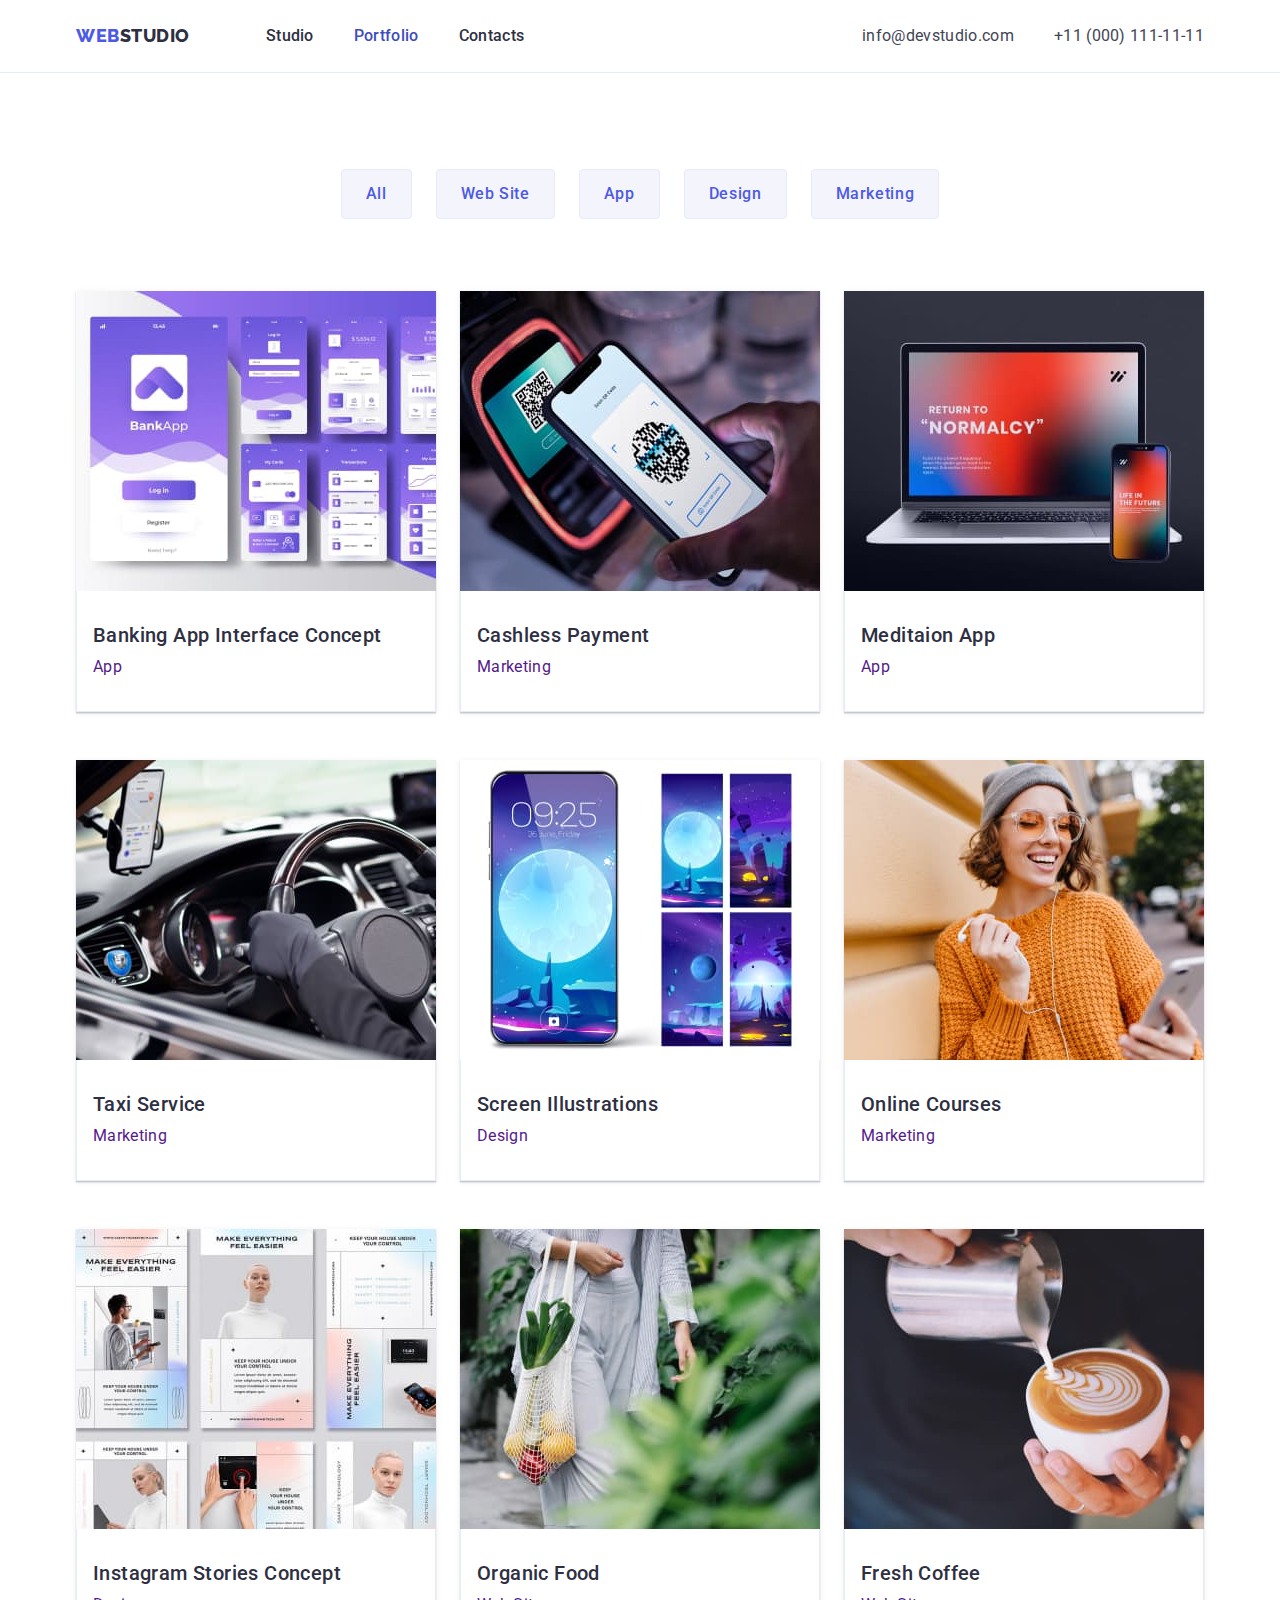
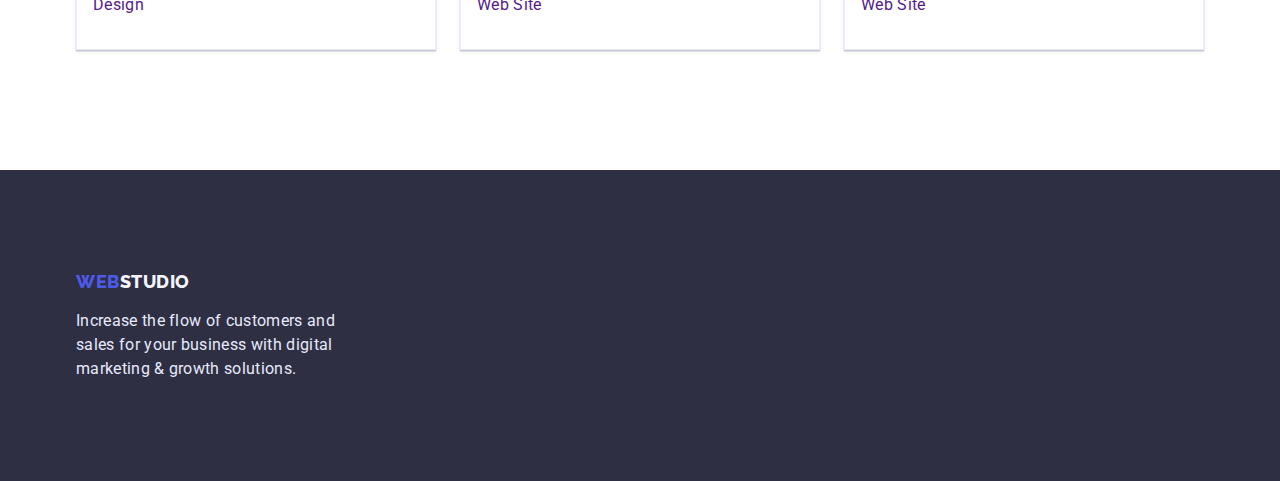
==== portfolio.html @ 9fa5a696 "HW 4 start" ====
<!DOCTYPE html>
<html lang="en">

<head>
    <meta charset="UTF-8">
    <meta http-equiv="X-UA-Compatible" content="IE=edge">
    <meta name="viewport" content="width=device-width, initial-scale=1.0">
    <title>Portfolio</title>
    <link
        href="https://fonts.googleapis.com/css2?family=Raleway:wght@800&family=Roboto:wght@400;500;700;900&display=swap"
        rel="stylesheet">
    <link rel="stylesheet"
        href="https://cdnjs.cloudflare.com/ajax/libs/modern-normalize/1.1.0/modern-normalize.min.css">
    <link rel="stylesheet" href="./css/styles.css">
</head>

<body class="body">

    <!-- Header top -->
    <header class="page-header">
        <div class="header container">
            <nav class="header__menu">
                <a href="./index.html" class="logo"> <span class="web">Web</span>Studio</a>
                <ul class="header__nav">
                    <li class="header__list"><a href="./index.html" class="header__link">Studio</a></li>
                    <li class="header__list"><a href="./portfolio.html" class="header__link current">Portfolio</a></li>
                    <li class="header__list"><a href="#contacts" class="header__link">Contacts</a></li>
                </ul>
            </nav>
            <address class="address">
                <ul class="address__list">
                    <li class="address__item">
                        <a href="mailto:info@devstudio.com" class="address__link email">info@devstudio.com</a>
                    </li>
                    <li class="address__item">
                        <a href="tel:+110001111111" class="address__link phone">+11 (000) 111-11-11</a>
                    </li>
                </ul>
            </address>
        </div>
    </header>
    <!-- /Header top -->

    <main>

        <!-- Content section -->

        <section class="portfolio__section">
            <div class="container portfolio__container">
                <h1 class="visually-hidden">Our projects</h1>

                <ul class="navigation__list">
                    <li class="navigation__li"><button type='button' class="btn btn--portfolio">All</button></li>
                    <li class="navigation__li"><button type='button' class="btn btn--portfolio">Web Site</button></li>
                    <li class="navigation__li"><button type='button' class="btn btn--portfolio">App</button></li>
                    <li class="navigation__li"><button type='button' class="btn btn--portfolio">Design</button></li>
                    <li class="navigation__li"><button type='button' class="btn btn--portfolio">Marketing</button></li>
                </ul>

                <ul class="portfolio__list">
                    <li class="portfolio__element">
                        <a href="">
                            <img src="./images/portfolio/portfolio1.jpg" width="360"
                                alt="Banking App Interface Concept">
                            <div class="portfolio__card">
                                <h2 class="portfolio__item">Banking App Interface Concept</h2>
                                <p class="portfolio__text">App</p>
                            </div>
                        </a>
                    </li>
                    <li class="portfolio__element">
                        <a href="">
                            <img src="./images/portfolio/portfolio2.jpg" width="360" alt="Cashless Payment">
                            <div class="portfolio__card">
                                <h2 class="portfolio__item">Cashless Payment</h2>
                                <p class="portfolio__text">Marketing</p>
                            </div>
                        </a>
                    </li>
                    <li class="portfolio__element">
                        <a href="">
                            <img src="./images/portfolio/portfolio3.jpg" width="360" alt="Meditaion App">
                            <div class="portfolio__card">
                                <h2 class="portfolio__item">Meditaion App</h2>
                                <p class="portfolio__text">App</p>
                            </div>
                        </a>
                    </li>
                    <li class="portfolio__element">
                        <a href="">
                            <img src="./images/portfolio/portfolio4.jpg" width="360" alt="Taxi Service">
                            <div class="portfolio__card">
                                <h2 class="portfolio__item">Taxi Service</h2>
                                <p class="portfolio__text">Marketing</p>
                            </div>
                        </a>
                    </li>
                    <li class="portfolio__element">
                        <a href="">
                            <img src="./images/portfolio/portfolio5.jpg" width="360" alt="Screen Illustrations">
                            <div class="portfolio__card">
                                <h2 class="portfolio__item">Screen Illustrations</h2>
                                <p class="portfolio__text">Design</p>
                            </div>
                        </a>
                    </li>
                    <li class="portfolio__element">
                        <a href="">
                            <img src="./images/portfolio/portfolio6.jpg" width="360" alt="Online Courses">
                            <div class="portfolio__card">
                                <h2 class="portfolio__item">Online Courses</h2>
                                <p class="portfolio__text">Marketing</p>
                            </div>
                        </a>
                    </li>
                    <li class="portfolio__element">
                        <a href="">
                            <img src="./images/portfolio/portfolio7.jpg" width="360" alt="Instagram Stories Concept">
                            <div class="portfolio__card">
                                <h2 class="portfolio__item">Instagram Stories Concept</h2>
                                <p class="portfolio__text">Design</p>
                            </div>
                        </a>
                    </li>
                    <li class="portfolio__element">
                        <a href="">
                            <img src="./images/portfolio/portfolio8.jpg" width="360" alt="Organic Food">
                            <div class="portfolio__card">
                                <h2 class="portfolio__item">Organic Food</h2>
                                <p class="portfolio__text">Web Site</p>
                            </div>
                        </a>
                    </li>
                    <li class="portfolio__element">
                        <a href="">
                            <img src="./images/portfolio/portfolio9.jpg" width="360" alt="Fresh Coffee">
                            <div class="portfolio__card">
                                <h2 class="portfolio__item">Fresh Coffee</h2>
                                <p class="portfolio__text">Web Site</p>
                            </div>
                        </a>
                    </li>
                </ul>
            </div>
        </section>
        <!-- /Content section -->

    </main>

    <!-- Footer -->
    <footer class="footer">
        <div class="container footer__container">
            <a href="./index.html" class="logo footer__logo"> <span class="web">Web</span>Studio</a>
            <p class="footer__text" id="contacts">Increase the flow of customers and sales for your business with
                digital marketing & growth solutions.
            </p>
        </div>
    </footer>
    <!-- /Footer -->

</body>

</html>
---- css/styles.css ----
:root {
	--primary-brand: #4d5ae5;
	--pressed-state: #404bbf;
	--dark: #2e2f42;
	--success: #31d0aa;
	--text: #434455;
	--subtle-text: #8e8f99;
	--accent: #e7e9fc;
	--light: #f4f4fd;
	--modal-overlay: #2e2f42;
	--hero-background: #2e2f42;
	--white: #ffffff;
	--card-set-gap: 24px;
	--cornflower: rgba(231, 233, 252, 1);
	--card-shadow: 0px 1px 6px rgba(46, 47, 66, 0.08), 0px 1px 1px rgba(46, 47, 66, 0.16),
		0px 2px 1px rgba(46, 47, 66, 0.08);
}

/* -------------------MAIN PAGE---------------------- */

body {
	background-color: #ffffff;
	color: var(--text);

	font-family: Roboto, sans-serif;
	font-style: normal;
}

/* -------------------GLOBAL---------------------- */

a {
	text-decoration: none;
	font-style: normal;
}

ul,
ol {
	margin: 0;
	padding: 0;
	list-style: none;
}

img {
	display: block;
	max-width: 100%;
	height: auto;
}

h1,
h2,
h3,
p {
	margin: 0;
}

li {
	padding: 0;
	margin: 0;
	list-style: none;
}

.visually-hidden {
	white-space: nowrap;
	position: absolute;
	width: 1px;
	height: 1px;
	overflow: hidden;
	border: 0;
	padding: 0;
	clip: rect(0 0 0 0);
	clip-path: inset(50%);
	margin: -1px;
}

/* -------------------FLEXBOX---------------------- */

.container {
	width: 1158px;
	padding-left: 15px;
	padding-right: 15px;
	margin-left: auto;
	margin-right: auto;
	/* outline: 2px solid tomato; */
}

.section {
	padding-top: 120px;
	padding-bottom: 120px;
}

.section--no-padding {
	padding-top: 0px;
	padding-bottom: 0px;
}

/* -------------------HEADER---------------------- */

.page-header {
	border-bottom: 1px solid var(--cornflower);
}

.logo {
	padding: 24px 0 24px;

	color: var(--dark);

	font-family: Raleway;
	text-transform: uppercase;
	font-weight: 800;
	font-size: 18px;
	line-height: 1.3;
	letter-spacing: 0.03em;
}

.web {
	color: var(--primary-brand);
}

/* -------------------SITE NAV---------------------- */

.header,
.header__nav,
.header__menu,
.address__list {
	display: flex;
	align-items: center;
}

.header__nav {
	margin-left: 76px;
}

.header__link {
	display: block;
	padding: 24px 0 24px;
	color: var(--dark);

	font-weight: 500;
	font-size: 16px;
	line-height: 1.5;
	letter-spacing: 0.02em;
}

.current,
.header__link:hover,
.header__link:focus {
	color: var(--pressed-state);
}

.address {
	margin-left: auto;
}

.address__link {
	display: block;
	padding: 24px 0 24px;
	color: var(--text);

	font-size: 16px;
	line-height: 1.5;
	letter-spacing: 0.02em;
}

.header__list,
.address__item {
	margin-right: 40px;
}

.header__list:last-child,
.address__item:last-child {
	margin-right: 0px;
}

.address__link:hover,
.address__link:focus {
	color: var(--pressed-state);
}

/* -------------------HERO---------------------- */

.hero {
	padding-top: 188px;
	padding-bottom: 188px;
	text-align: center;

	background: var(--hero-background);
}

.container--hero {
	width: 530px;
}

.hero__title {
	margin-bottom: 48px;

	color: var(--light);
	font-size: 56px;
	line-height: 1.1;

	letter-spacing: 0.02em;
}

/* -------------------BUTTON---------------------- */

.btn {
	min-width: 169px;
	padding: 16px 32px;

	color: var(--light);
	background-color: var(--primary-brand);
	cursor: pointer;
	border: 0mm;
	border-radius: 4px;

	font-family: Roboto, sans-serif;
	font-weight: 500;
	font-size: 16px;
	line-height: 1.5;
	text-align: center;
	letter-spacing: 0.04em;
}

.btn--portfolio {
	min-width: auto;
	padding: 12px 24px 12px 24px;
}

.button,
.btn--portfolio:hover,
.button,
.btn--portfolio:focus {
	color: var(--light);
	background-color: var(--pressed-state);
}

/* -------------------PORTFOLIO BUTTON--------------------- */

.portfolio__section {
	padding-top: 96px;
	padding-bottom: 120px;
}

.navigation__list {
	align-items: center;
}

.navigation__li:not(:last-child) {
	margin-right: 24px;
}

.btn--portfolio {
	color: var(--primary-brand);
	background-color: var(--light);
	border: 1px solid var(--cornflower);
}

/* -------------------FEATURES SECTION---------------------- */

.features__list {
	display: flex;
}

.features__element {
	width: 264px;
}

.features__element:not(:last-child) {
	margin-right: 24px;
}

.features__title {
	margin-bottom: 8px;

	color: var(--dark);

	font-weight: 500;
	font-size: 20px;
	line-height: 1.2;
	letter-spacing: 0.02em;
}

.features__description {
	font-size: 16px;
	line-height: 1.5;
	letter-spacing: 0.02em;
}

/* -------------------WORK SECTION---------------------- */

.work {
	padding-top: 0;
}

.work__list,
.team__list {
	display: flex;
}

.work__element:not(:last-child) {
	margin-right: 24px;
}

.work__title,
.team__title {
	margin-bottom: 72px;

	color: var(--dark);

	font-size: 36px;
	line-height: 1.11;
	text-align: center;
	letter-spacing: 0.02em;
	text-transform: capitalize;
}

/* -------------------TEAM SECTION---------------------- */

.team {
	background: var(--light);
}

.team__list .team__element:last-child {
	margin-right: 0px;
}

.team__element {
	margin-right: 24px;
	box-sizing: border-box;
	box-shadow: var(--card-shadow);
	border-radius: 5px;
	overflow: hidden;
	border-radius: 4px;

	background-color: var(--light);
}

.team__card {
	padding: 32px 16px;
	background-color: var(--white);
	text-align: center;
	border-left: 1px solid var(--cornflower);
	border-right: 1px solid var(--cornflower);
	border-bottom: 1px solid var(--cornflower);
}

.team__member {
	margin-bottom: 8px;
	color: var(--dark);

	font-weight: 500;
	font-size: 20px;
	line-height: 1.2;
	text-align: center;
	letter-spacing: 0.02em;
}

.team__text {
	font-size: 16px;
	line-height: 1.5;
	text-align: center;
	letter-spacing: 0.02em;
}

/* -------------------PORTFOLIO---------------------- */

.navigation__list {
	display: flex;
	justify-content: center;
	margin-bottom: 72px;
}

.portfolio__list {
	display: flex;
	flex-wrap: wrap;
	gap: 48px 24px;
	padding: 0;
	margin: 0;
}

.portfolio__element {
	width: 360px;
	box-shadow: var(--card-shadow);
}

.portfolio__element:nth-child(n + 7) {
	margin-bottom: 0px;
}

.portfolio__card {
	padding: 32px 16px;
	background-color: var(--white);
	border-left: 1px solid var(--cornflower);
	border-right: 1px solid var(--cornflower);
	border-bottom: 1px solid var(--cornflower);
}

.portfolio__item {
	margin-bottom: 8px;
	color: var(--dark);
	font-weight: 500;
	font-size: 20px;
	line-height: 1.2;

	letter-spacing: 0.02em;
}

.portfolio__text {
	font-size: 16px;
	line-height: 1.5;

	letter-spacing: 0.02em;
}

/* -------------------FOOTER---------------------- */

.footer {
	padding: 100px 16px 100px;
	background: var(--dark);
}

.footer__logo {
	display: inline-block;
	margin-bottom: 16px;
	padding: 0;
	color: var(--light);
}

.footer__text {
	width: 264px;
	color: var(--accent);
	font-size: 16px;
	line-height: 1.5;
	letter-spacing: 0.02em;
}
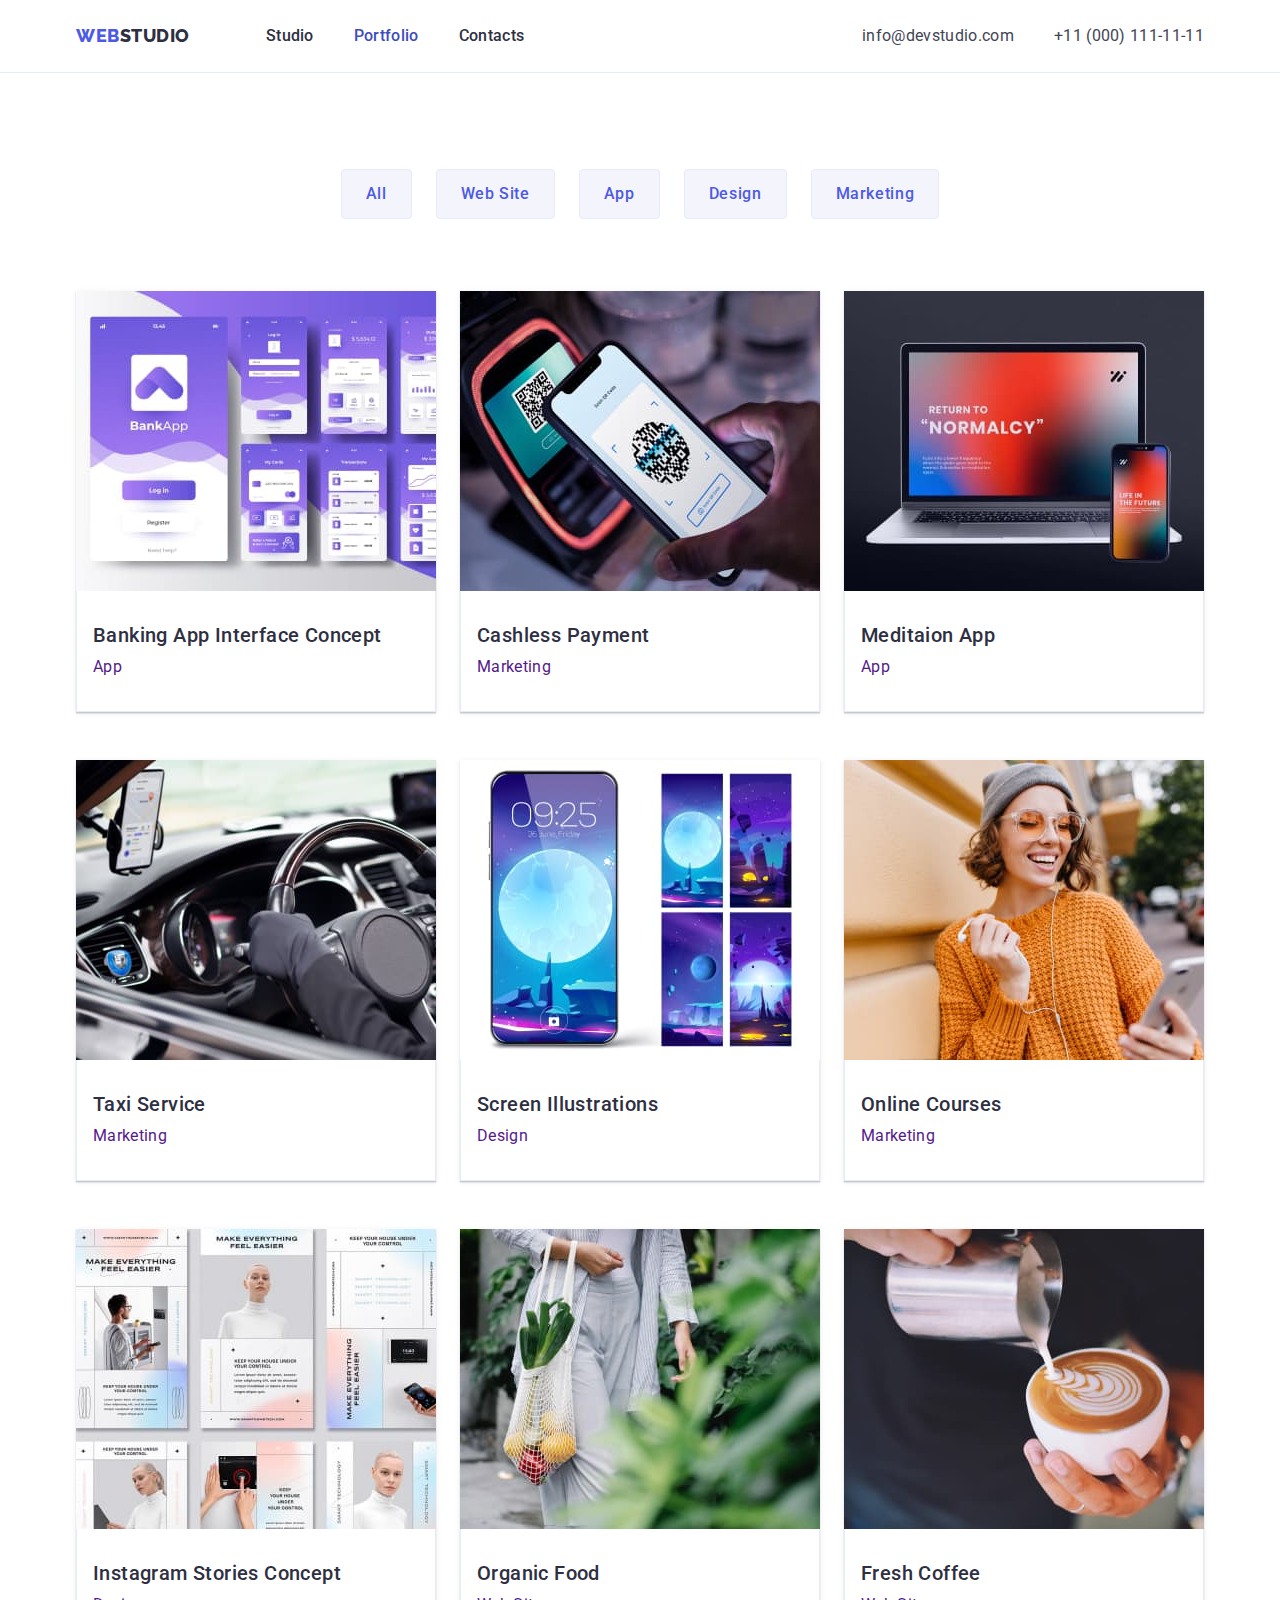
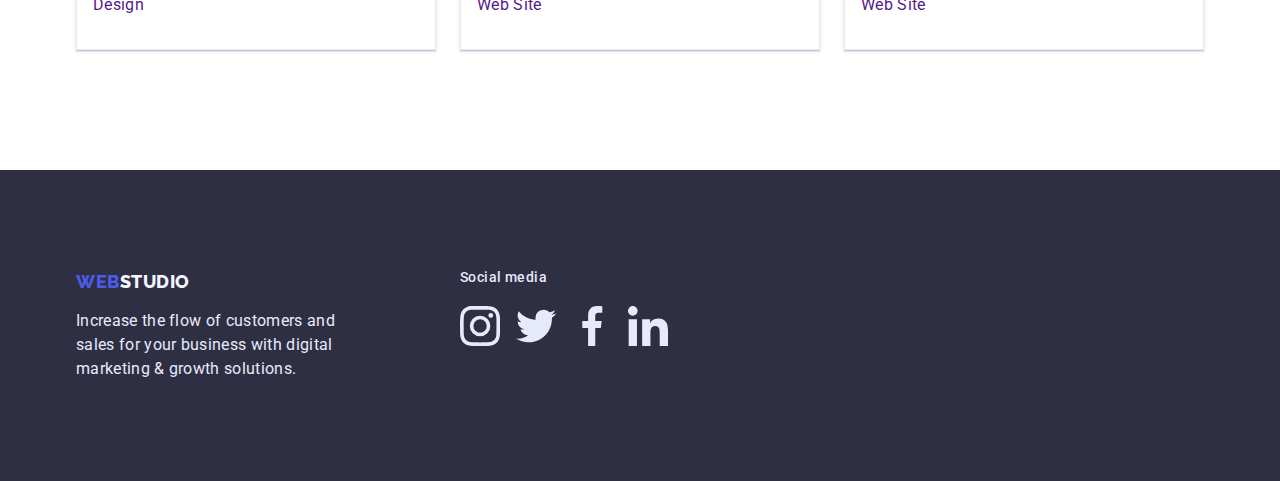
==== commit 1f26c07a: "HW4 finished" ====
--- a/portfolio.html
+++ b/portfolio.html
@@ -149,11 +149,49 @@
 
     <!-- Footer -->
     <footer class="footer">
-        <div class="container footer__container">
-            <a href="./index.html" class="logo footer__logo"> <span class="web">Web</span>Studio</a>
-            <p class="footer__text" id="contacts">Increase the flow of customers and sales for your business with
-                digital marketing & growth solutions.
-            </p>
+        <div class="container">
+            <div class="footer__container">
+                <div class="footer__contacts">
+                    <a href="./index.html" class="logo footer__logo"> <span class="web">Web</span>Studio</a>
+                    <p class="footer__text" id="contacts">Increase the flow of customers and sales for your business
+                        with
+                        digital marketing & growth solutions.
+                    </p>
+                </div>
+                <div class="footer__social">
+                    <p class="footer__social--text">Social media</p>
+                    <ul class="footer__social--list">
+                        <li class="footer__social--element">
+                            <a href="" class="footer__social--link">
+                                <svg class="icon-socialnetworks--footer">
+                                    <use href="./images/svg/social_media/defs.svg#icon-instagram"></use>
+                                </svg>
+                            </a>
+                        </li>
+                        <li class="footer__social--element">
+                            <a href="" class="footer__social--link">
+                                <svg class="icon-socialnetworks--footer">
+                                    <use href="./images/svg/social_media/defs.svg#icon-twitter"></use>
+                                </svg>
+                            </a>
+                        </li>
+                        <li class="footer__social--element">
+                            <a href="" class="footer__social--link">
+                                <svg class="icon-socialnetworks--footer">
+                                    <use href="./images/svg/social_media/defs.svg#icon-facebook"></use>
+                                </svg>
+                            </a>
+                        </li>
+                        <li class="footer__social--element">
+                            <a href="" class="footer__social--link">
+                                <svg class="icon-socialnetworks--footer">
+                                    <use href="./images/svg/social_media/defs.svg#icon-linkedin"></use>
+                                </svg>
+                            </a>
+                        </li>
+                    </ul>
+                </div>
+            </div>
         </div>
     </footer>
     <!-- /Footer -->
--- a/css/styles.css
+++ b/css/styles.css
@@ -183,11 +183,23 @@
 	padding-bottom: 188px;
 	text-align: center;
 
-	background: var(--hero-background);
+	/* background: var(--hero-background); */
 }
 
 .container--hero {
 	width: 530px;
+}
+
+.overlay {
+	max-width: 1440px;
+	height: 600px;
+	margin-left: auto;
+	margin-right: auto;
+	background-image: linear-gradient(to right, rgba(46, 47, 66, 0.7), rgba(46, 47, 66, 0.7)),
+		url("../images/people-office.jpg");
+	background-size: cover;
+	background-position: center;
+	background-repeat: no-repeat;
 }
 
 .hero__title {
@@ -220,14 +232,17 @@
 	letter-spacing: 0.04em;
 }
 
+.btn:hover,
+.btn:focus {
+	background-color: var(--pressed-state);
+}
+
 .btn--portfolio {
 	min-width: auto;
 	padding: 12px 24px 12px 24px;
 }
 
-.button,
 .btn--portfolio:hover,
-.button,
 .btn--portfolio:focus {
 	color: var(--light);
 	background-color: var(--pressed-state);
@@ -285,6 +300,32 @@
 	letter-spacing: 0.02em;
 }
 
+.features__element::before {
+	display: block;
+	content: "";
+	height: 112px;
+	margin-bottom: 8px;
+	background-size: contain;
+	background-repeat: no-repeat;
+	background-position: center;
+	background-color: var(--accent);
+}
+
+.features__element--antenna::before {
+	background-image: url(../images/svg/features/antenna.svg);
+}
+
+.features__element--clock::before {
+	background-image: url(../images/svg/features/clock.svg);
+}
+
+.features__element--diagram::before {
+	background-image: url(../images/svg/features/diagram.svg);
+}
+
+.features__element--astronaut::before {
+	background-image: url(../images/svg/features/astronaut.svg);
+}
 /* -------------------WORK SECTION---------------------- */
 
 .work {
@@ -301,7 +342,8 @@
 }
 
 .work__title,
-.team__title {
+.team__title,
+.customers__title {
 	margin-bottom: 72px;
 
 	color: var(--dark);
@@ -355,10 +397,82 @@
 }
 
 .team__text {
+	margin-bottom: 8px;
 	font-size: 16px;
 	line-height: 1.5;
 	text-align: center;
 	letter-spacing: 0.02em;
+}
+
+.team__sn-list {
+	display: flex;
+	align-items: center;
+	flex-wrap: wrap;
+	column-gap: 23px;
+	padding: 0;
+	margin: 0;
+}
+
+.link-socialnetworks {
+	width: 40px;
+	height: 40px;
+	display: flex;
+	flex-direction: row;
+	align-items: center;
+	justify-content: center;
+	border-radius: 50px;
+	background-color: var(--primary-brand);
+}
+
+.icon-socialnetworks {
+	width: 16px;
+	height: 16px;
+	fill: var(--accent);
+}
+
+.link-socialnetworks:hover,
+.link-socialnetworks:focus {
+	background-color: var(--pressed-state);
+}
+
+/* -------------------CUSTOMERS SECTION---------------------- */
+
+.customers__list {
+	display: flex;
+	justify-content: space-between;
+}
+
+.customers__link {
+	display: flex;
+	align-items: center;
+	justify-content: center;
+	width: 168px;
+	height: 88px;
+	margin-right: 24px;
+	box-sizing: border-box;
+	border: 1px solid var(--subtle-text);
+	border-radius: 4px;
+}
+
+.customers__link:last-child {
+	margin-right: 0px;
+}
+
+.customers__icon {
+	width: 104px;
+	height: 56px;
+	fill: var(--subtle-text);
+}
+
+.customers__link:hover .customers__icon,
+.customers__link:focus .customers__icon {
+	fill: var(--pressed-state);
+}
+
+.customers__link:hover,
+.customers__link:focus {
+	border: 1px solid var(--pressed-state);
+	fill: var(--pressed-state);
 }
 
 /* -------------------PORTFOLIO---------------------- */
@@ -418,6 +532,10 @@
 	background: var(--dark);
 }
 
+.footer__container {
+	display: flex;
+}
+
 .footer__logo {
 	display: inline-block;
 	margin-bottom: 16px;
@@ -425,10 +543,60 @@
 	color: var(--light);
 }
 
-.footer__text {
+.footer__text,
+.footer__social--text {
 	width: 264px;
 	color: var(--accent);
 	font-size: 16px;
 	line-height: 1.5;
 	letter-spacing: 0.02em;
 }
+
+.footer__social {
+	margin-left: 120px;
+}
+
+.footer__social--text {
+	margin-bottom: 20px;
+
+	color: var(--accent);
+
+	font-style: normal;
+	font-weight: 500;
+	font-size: 14px;
+	line-height: 1.14;
+	letter-spacing: 0.03em;
+}
+
+.footer__social--list {
+	display: flex;
+}
+
+.footer__social--element {
+	height: 40px;
+	width: 40px;
+	margin-right: 16px;
+	border-radius: 50%;
+	cursor: pointer;
+}
+
+.footer__social--element:hover,
+.footer__social--element:focus {
+	background-color: var(--success);
+}
+
+.footer__social--link {
+	width: 40px;
+	height: 40px;
+	display: flex;
+	flex-direction: row;
+	align-items: center;
+	justify-content: center;
+	border-radius: 50px;
+	fill: var(--accent);
+}
+
+.footer__social--icon {
+	width: 24px;
+	height: 24px;
+}
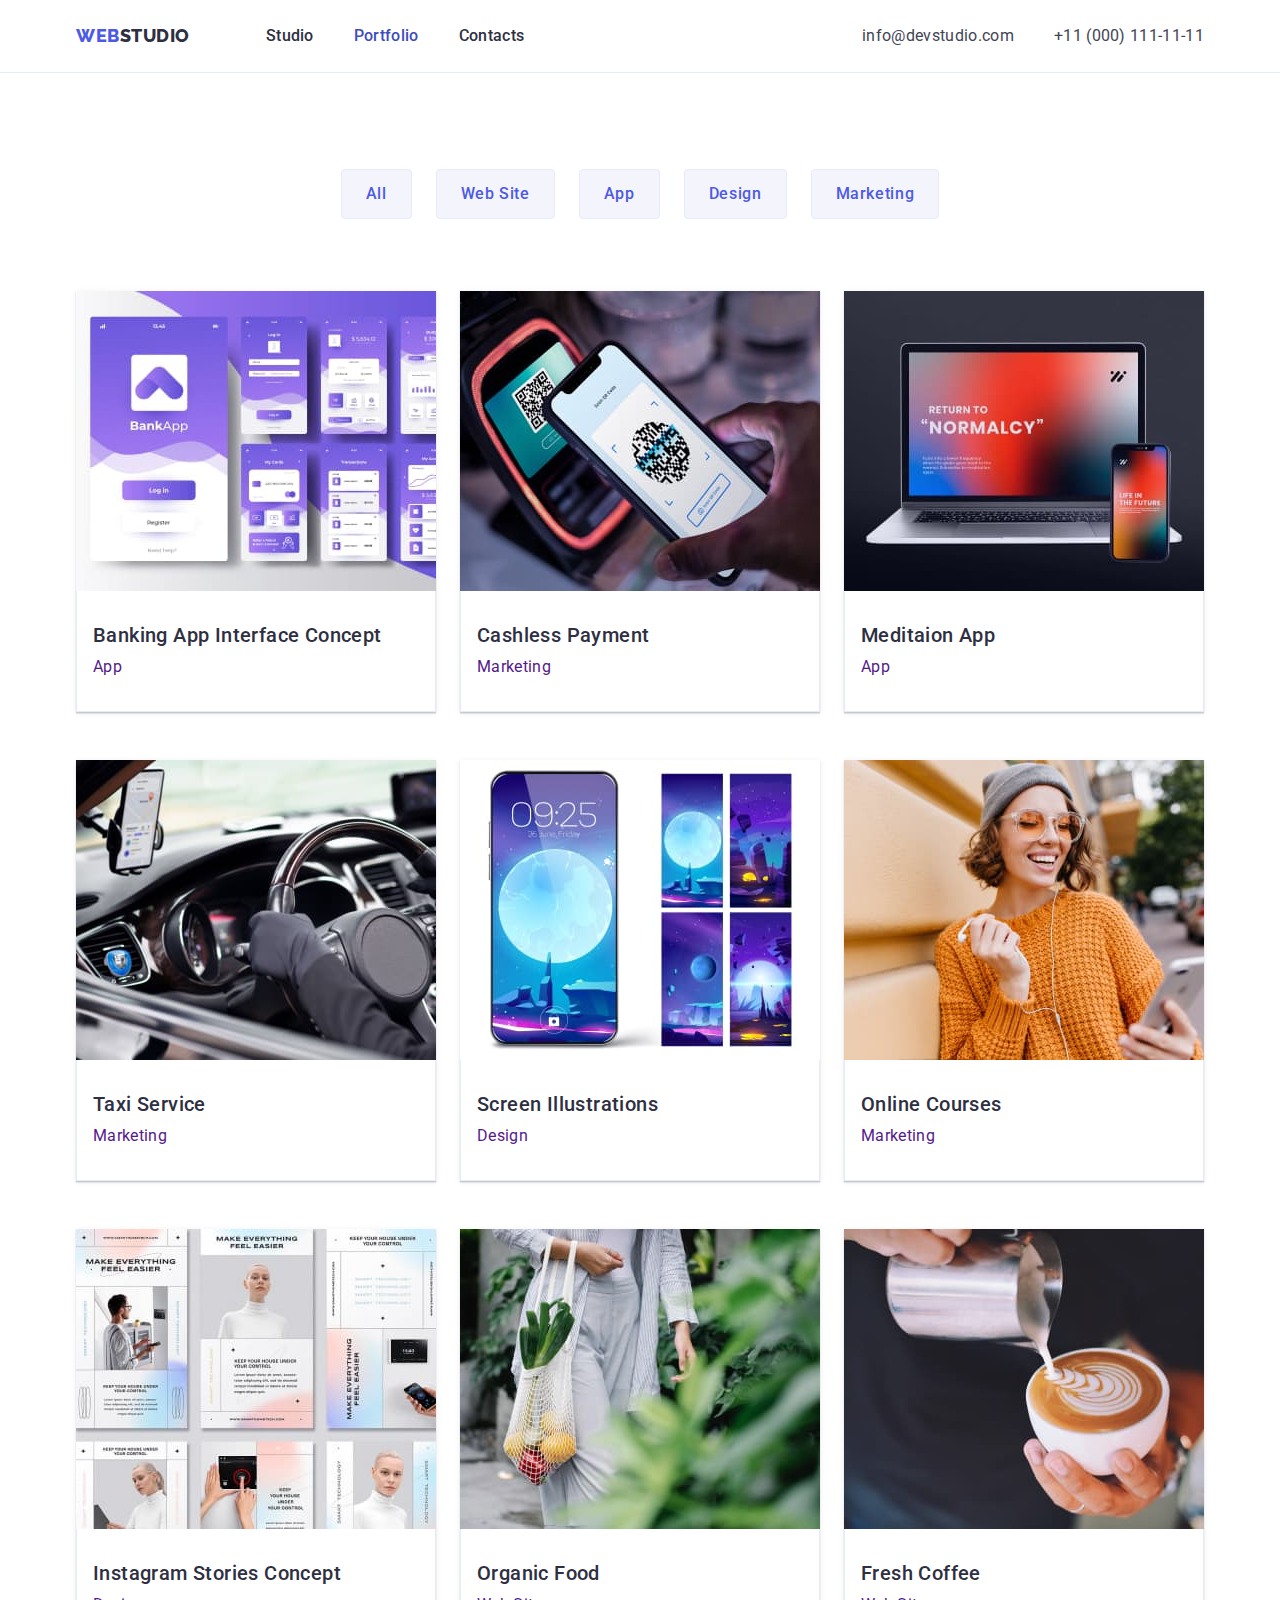
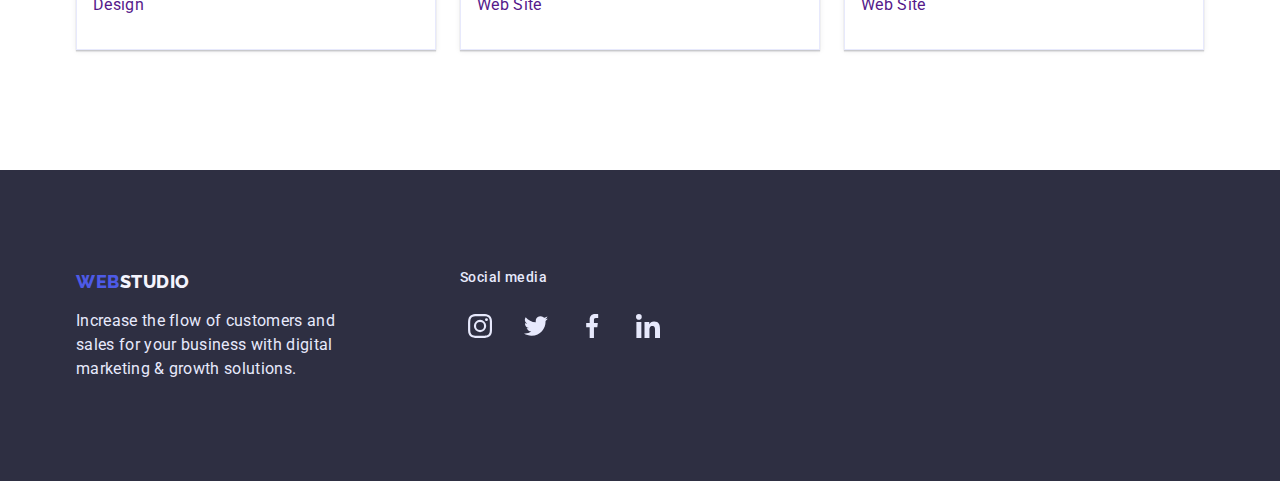
==== commit 74da662c: "portfolio upd" ====
--- a/portfolio.html
+++ b/portfolio.html
@@ -163,28 +163,28 @@
                     <ul class="footer__social--list">
                         <li class="footer__social--element">
                             <a href="" class="footer__social--link">
-                                <svg class="icon-socialnetworks--footer">
+                                <svg class="footer__social--icon">
                                     <use href="./images/svg/social_media/defs.svg#icon-instagram"></use>
                                 </svg>
                             </a>
                         </li>
                         <li class="footer__social--element">
                             <a href="" class="footer__social--link">
-                                <svg class="icon-socialnetworks--footer">
+                                <svg class="footer__social--icon">
                                     <use href="./images/svg/social_media/defs.svg#icon-twitter"></use>
                                 </svg>
                             </a>
                         </li>
                         <li class="footer__social--element">
                             <a href="" class="footer__social--link">
-                                <svg class="icon-socialnetworks--footer">
+                                <svg class="footer__social--icon">
                                     <use href="./images/svg/social_media/defs.svg#icon-facebook"></use>
                                 </svg>
                             </a>
                         </li>
                         <li class="footer__social--element">
                             <a href="" class="footer__social--link">
-                                <svg class="icon-socialnetworks--footer">
+                                <svg class="footer__social--icon">
                                     <use href="./images/svg/social_media/defs.svg#icon-linkedin"></use>
                                 </svg>
                             </a>
@@ -195,7 +195,6 @@
         </div>
     </footer>
     <!-- /Footer -->
-
 </body>
 
 </html>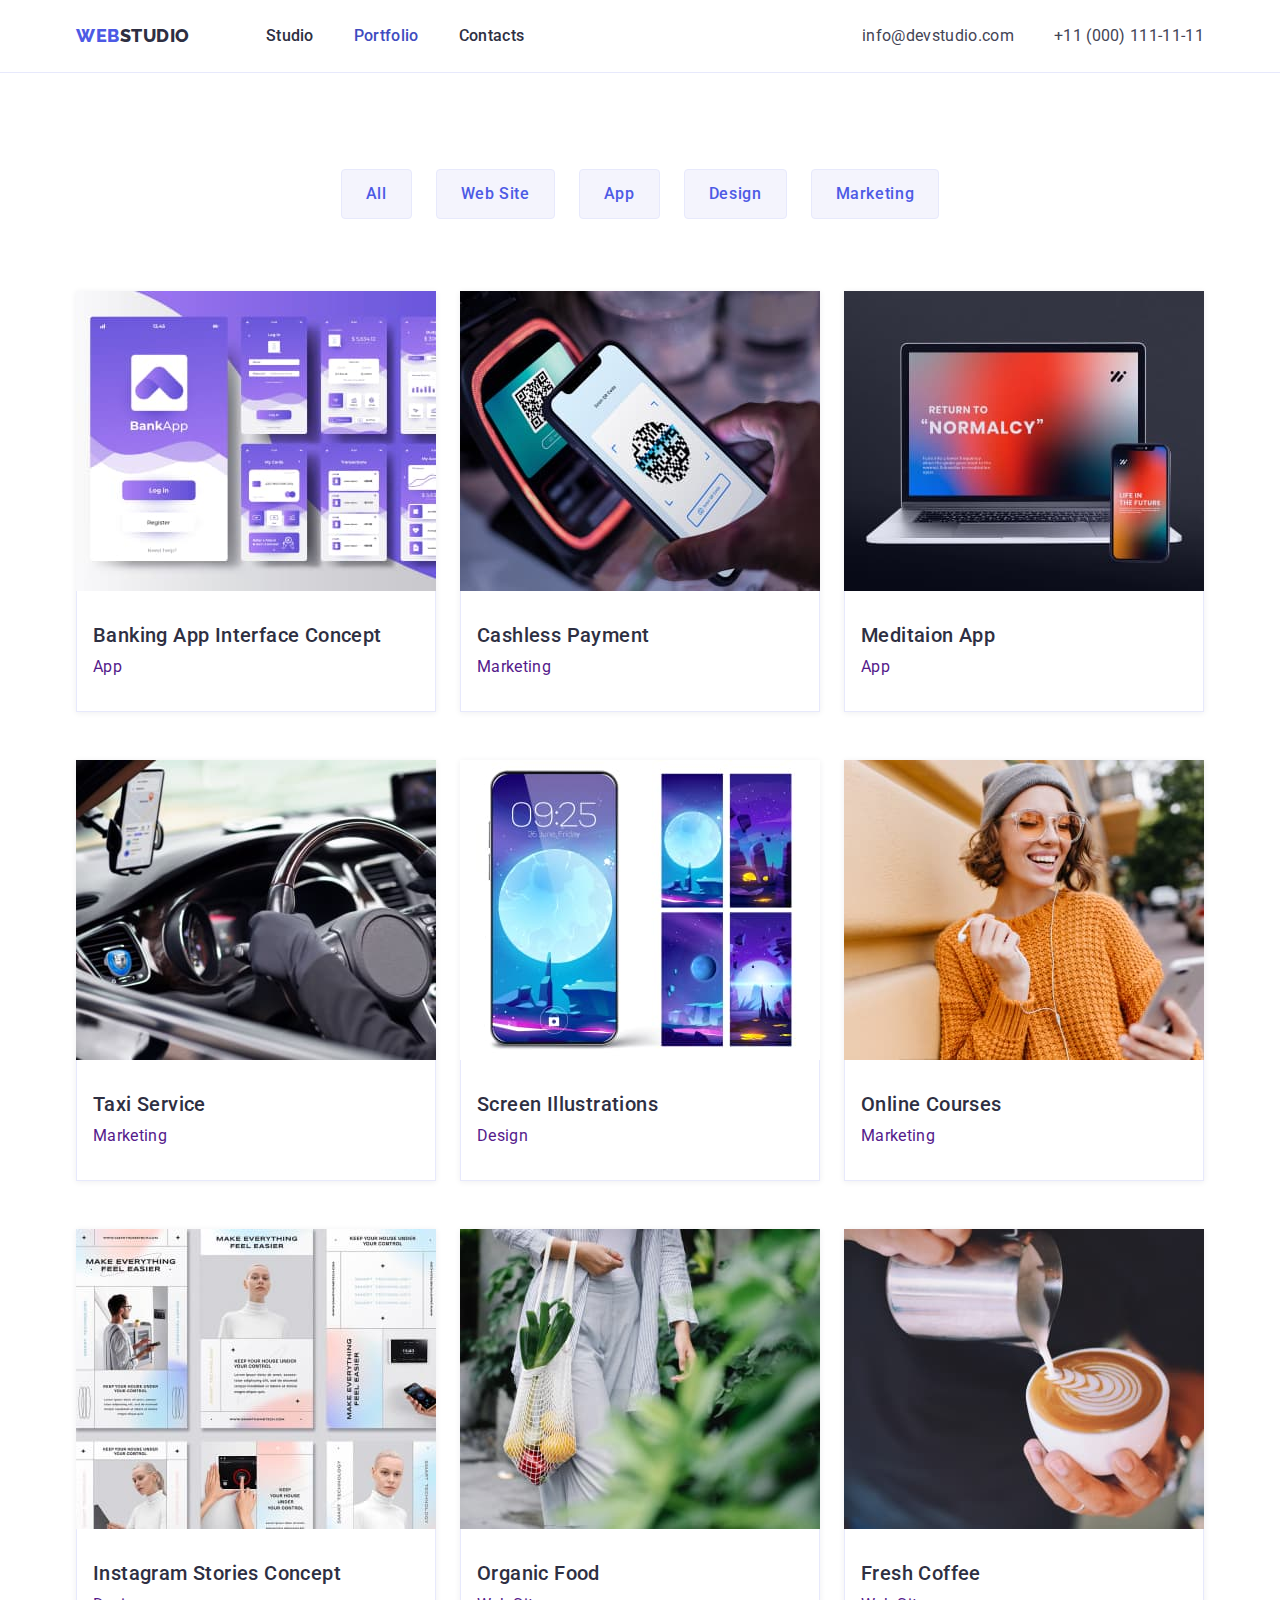
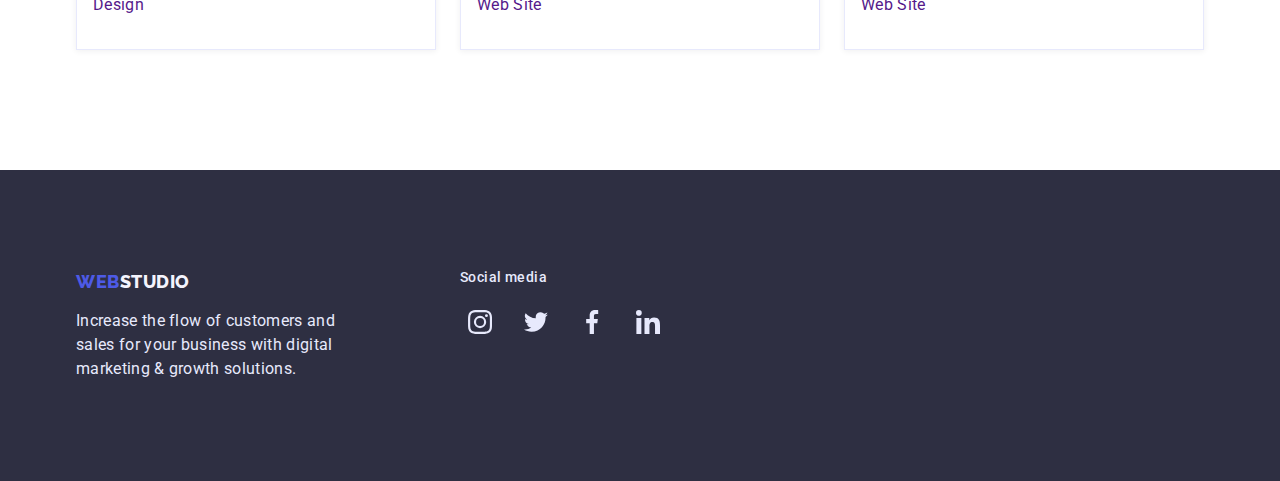
==== commit 16bcf170: "finished" ====
--- a/portfolio.html
+++ b/portfolio.html
@@ -59,7 +59,7 @@
 
                 <ul class="portfolio__list">
                     <li class="portfolio__element">
-                        <a href="">
+                        <a href="" class="portfolio__link" target="_blank" rel="noopener noreferrer nofollow">
                             <img src="./images/portfolio/portfolio1.jpg" width="360"
                                 alt="Banking App Interface Concept">
                             <div class="portfolio__card">
@@ -69,7 +69,7 @@
                         </a>
                     </li>
                     <li class="portfolio__element">
-                        <a href="">
+                        <a href="" class="portfolio__link" target="_blank" rel="noopener noreferrer nofollow">
                             <img src="./images/portfolio/portfolio2.jpg" width="360" alt="Cashless Payment">
                             <div class="portfolio__card">
                                 <h2 class="portfolio__item">Cashless Payment</h2>
@@ -78,7 +78,7 @@
                         </a>
                     </li>
                     <li class="portfolio__element">
-                        <a href="">
+                        <a href="" class="portfolio__link" target="_blank" rel="noopener noreferrer nofollow">
                             <img src="./images/portfolio/portfolio3.jpg" width="360" alt="Meditaion App">
                             <div class="portfolio__card">
                                 <h2 class="portfolio__item">Meditaion App</h2>
@@ -87,7 +87,7 @@
                         </a>
                     </li>
                     <li class="portfolio__element">
-                        <a href="">
+                        <a href="" class="portfolio__link" target="_blank" rel="noopener noreferrer nofollow">
                             <img src="./images/portfolio/portfolio4.jpg" width="360" alt="Taxi Service">
                             <div class="portfolio__card">
                                 <h2 class="portfolio__item">Taxi Service</h2>
@@ -96,7 +96,7 @@
                         </a>
                     </li>
                     <li class="portfolio__element">
-                        <a href="">
+                        <a href="" class="portfolio__link" target="_blank" rel="noopener noreferrer nofollow">
                             <img src="./images/portfolio/portfolio5.jpg" width="360" alt="Screen Illustrations">
                             <div class="portfolio__card">
                                 <h2 class="portfolio__item">Screen Illustrations</h2>
@@ -105,7 +105,7 @@
                         </a>
                     </li>
                     <li class="portfolio__element">
-                        <a href="">
+                        <a href="" class="portfolio__link" target="_blank" rel="noopener noreferrer nofollow">
                             <img src="./images/portfolio/portfolio6.jpg" width="360" alt="Online Courses">
                             <div class="portfolio__card">
                                 <h2 class="portfolio__item">Online Courses</h2>
@@ -114,7 +114,7 @@
                         </a>
                     </li>
                     <li class="portfolio__element">
-                        <a href="">
+                        <a href="" class="portfolio__link" target="_blank" rel="noopener noreferrer nofollow">
                             <img src="./images/portfolio/portfolio7.jpg" width="360" alt="Instagram Stories Concept">
                             <div class="portfolio__card">
                                 <h2 class="portfolio__item">Instagram Stories Concept</h2>
@@ -123,7 +123,7 @@
                         </a>
                     </li>
                     <li class="portfolio__element">
-                        <a href="">
+                        <a href="" class="portfolio__link" target="_blank" rel="noopener noreferrer nofollow">
                             <img src="./images/portfolio/portfolio8.jpg" width="360" alt="Organic Food">
                             <div class="portfolio__card">
                                 <h2 class="portfolio__item">Organic Food</h2>
@@ -132,7 +132,7 @@
                         </a>
                     </li>
                     <li class="portfolio__element">
-                        <a href="">
+                        <a href="" class="portfolio__link" target="_blank" rel="noopener noreferrer nofollow">
                             <img src="./images/portfolio/portfolio9.jpg" width="360" alt="Fresh Coffee">
                             <div class="portfolio__card">
                                 <h2 class="portfolio__item">Fresh Coffee</h2>
--- a/css/styles.css
+++ b/css/styles.css
@@ -14,6 +14,7 @@
 	--cornflower: rgba(231, 233, 252, 1);
 	--card-shadow: 0px 1px 6px rgba(46, 47, 66, 0.08), 0px 1px 1px rgba(46, 47, 66, 0.16),
 		0px 2px 1px rgba(46, 47, 66, 0.08);
+	--card-shadow-gallery: 0px 1px 6px rgba(46, 47, 66, 0.08);
 }
 
 /* -------------------MAIN PAGE---------------------- */
@@ -237,6 +238,27 @@
 	background-color: var(--pressed-state);
 }
 
+/* -------------------PORTFOLIO BUTTON--------------------- */
+
+.portfolio__section {
+	padding-top: 96px;
+	padding-bottom: 120px;
+}
+
+.navigation__list {
+	align-items: center;
+}
+
+.navigation__li:not(:last-child) {
+	margin-right: 24px;
+}
+
+.btn--portfolio {
+	color: var(--primary-brand);
+	background-color: var(--light);
+	border: 1px solid var(--cornflower);
+}
+
 .btn--portfolio {
 	min-width: auto;
 	padding: 12px 24px 12px 24px;
@@ -246,27 +268,7 @@
 .btn--portfolio:focus {
 	color: var(--light);
 	background-color: var(--pressed-state);
-}
-
-/* -------------------PORTFOLIO BUTTON--------------------- */
-
-.portfolio__section {
-	padding-top: 96px;
-	padding-bottom: 120px;
-}
-
-.navigation__list {
-	align-items: center;
-}
-
-.navigation__li:not(:last-child) {
-	margin-right: 24px;
-}
-
-.btn--portfolio {
-	color: var(--primary-brand);
-	background-color: var(--light);
-	border: 1px solid var(--cornflower);
+	box-shadow: var(--card-shadow);
 }
 
 /* -------------------FEATURES SECTION---------------------- */
@@ -308,6 +310,7 @@
 	background-size: contain;
 	background-repeat: no-repeat;
 	background-position: center;
+	background-size: 64px;
 	background-color: var(--accent);
 }
 
@@ -493,11 +496,17 @@
 
 .portfolio__element {
 	width: 360px;
-	box-shadow: var(--card-shadow);
+	box-shadow: var(--card-shadow-gallery);
 }
 
 .portfolio__element:nth-child(n + 7) {
 	margin-bottom: 0px;
+}
+
+.portfolio__element:hover,
+.portfolio__element:focus {
+	box-shadow: var(--card-shadow);
+	/* box-shadow: 0px 1px 6px rgba(46, 47, 66, 0.08), 0px 1px 1px rgba(46, 47, 66, 0.16), 0px 2px 1px rgba(46, 47, 66, 0.08); */
 }
 
 .portfolio__card {
@@ -557,7 +566,7 @@
 }
 
 .footer__social--text {
-	margin-bottom: 20px;
+	margin-bottom: 16px;
 
 	color: var(--accent);
 
